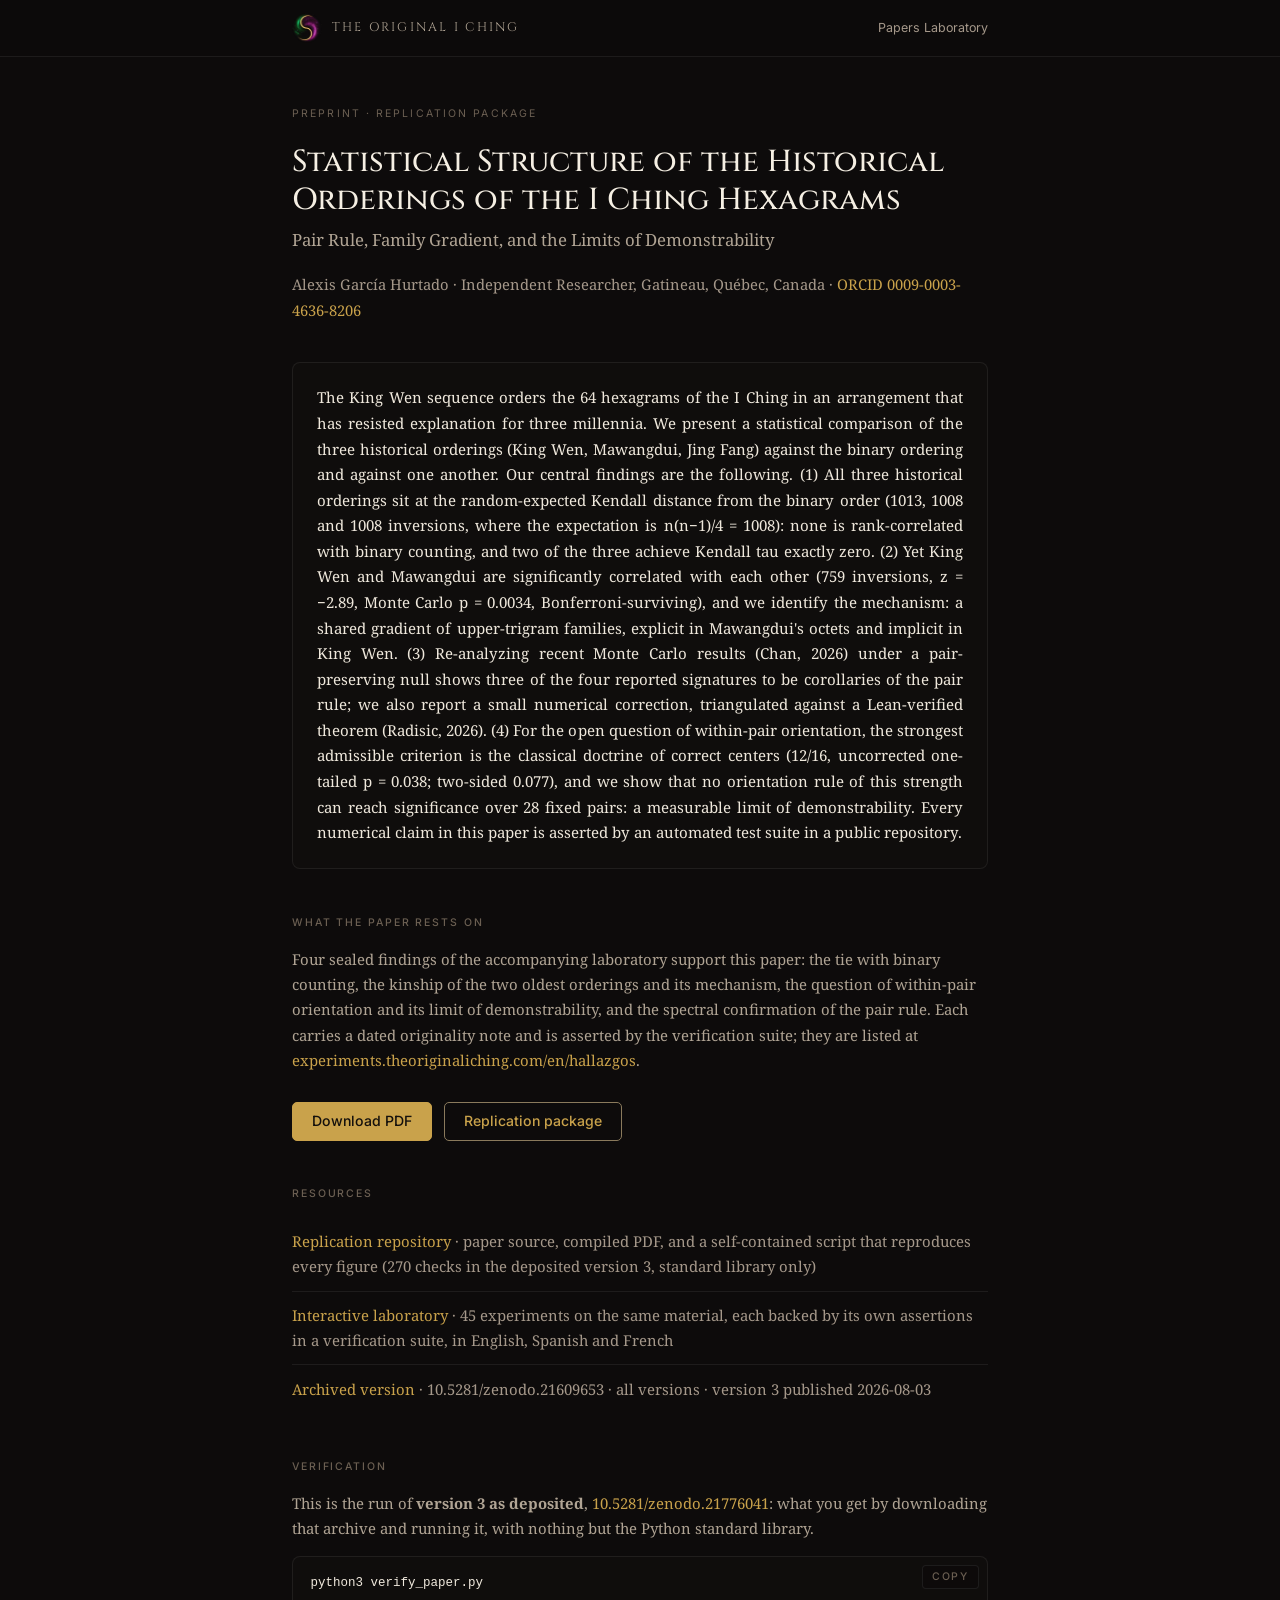
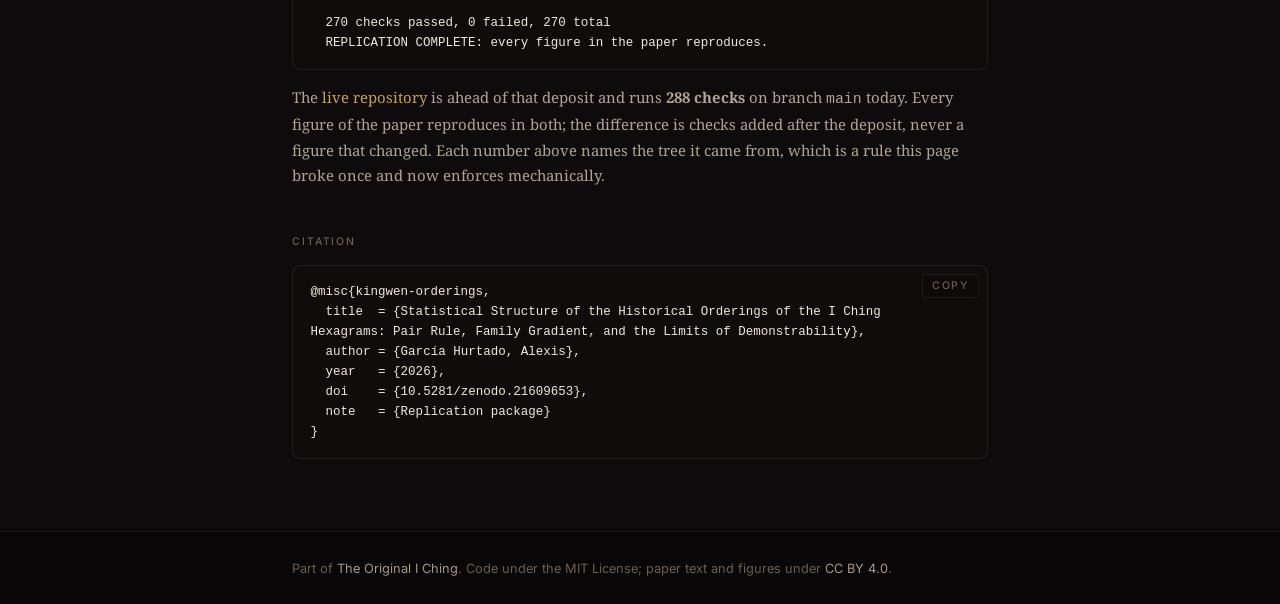
==== kingwen-orderings.html @ 8117c586 "la landing pasa a dos papers: indice con subpaginas, y el paper 2 referenciado PRIMERO LO QUE MEDI Y" ====
<!DOCTYPE html>
<html lang="en">
<head>
<meta charset="utf-8">
<meta name="viewport" content="width=device-width, initial-scale=1">
<title>Statistical Structure of the Historical Orderings of the I Ching Hexagrams</title>
<meta name="description" content="Statistical comparison of the three historical orderings of the I Ching hexagrams (King Wen, Mawangdui, Jing Fang) against the binary ordering and against one another. Paper, replication package and verification script.">
<meta property="og:type" content="article">
<meta property="og:title" content="Statistical Structure of the Historical Orderings of the I Ching Hexagrams: Pair Rule, Family Gradient, and the Limits of Demonstrability">
<meta property="og:description" content="Statistical comparison of the three historical orderings of the I Ching hexagrams (King Wen, Mawangdui, Jing Fang) against the binary ordering and against one another. Paper, replication package and verification script.">
<meta property="og:url" content="https://paper.theoriginaliching.com/kingwen-orderings">
<meta property="og:image" content="https://paper.theoriginaliching.com/logo-128.webp">
<meta name="twitter:card" content="summary">
<link rel="preconnect" href="https://fonts.googleapis.com">
<link rel="preconnect" href="https://fonts.gstatic.com" crossorigin>
<link href="https://fonts.googleapis.com/css2?family=Cinzel:wght@400;500;600&family=Inter:wght@400;500&family=Noto+Serif:ital,wght@0,400;0,500;1,400&display=swap" rel="stylesheet">
<link rel="stylesheet" href="style.css">
<link rel="canonical" href="https://paper.theoriginaliching.com/kingwen-orderings">
<script type="application/ld+json">
{
  "@context": "https://schema.org",
  "@type": "ScholarlyArticle",
  "@id": "https://paper.theoriginaliching.com/kingwen-orderings",
  "headline": "Statistical Structure of the Historical Orderings of the I Ching Hexagrams: Pair Rule, Family Gradient, and the Limits of Demonstrability",
  "author": {
    "@type": "Person",
    "name": "Alexis García Hurtado",
    "identifier": "https://orcid.org/0009-0003-4636-8206"
  },
  "datePublished": "2026-08-03",
  "identifier": "https://doi.org/10.5281/zenodo.21609653",
  "sameAs": [
    "https://doi.org/10.5281/zenodo.21776041",
    "https://github.com/theoriginaliching/kingwen-orderings-replication"
  ],
  "url": "https://paper.theoriginaliching.com/kingwen-orderings",
  "inLanguage": "en",
  "license": "https://creativecommons.org/licenses/by/4.0/"
}
</script>
</head>
<body>

<div class="bar">
  <div class="bar-in">
    <a class="brand" href="https://theoriginaliching.com">
      <img src="logo-128.webp" alt="" width="128" height="128">
      <span class="name">The Original I Ching</span>
    </a>
    <nav><a href="/">Papers</a> <a href="https://experiments.theoriginaliching.com/en">Laboratory</a></nav>
  </div>
</div>

<main>

  <div class="kicker">Preprint &middot; replication package</div>

  <h1>
    Statistical Structure of the Historical Orderings of the I Ching Hexagrams
    <span class="sub">Pair Rule, Family Gradient, and the Limits of Demonstrability</span>
  </h1>

  <div class="author">
    Alexis García Hurtado &middot; Independent Researcher, Gatineau, Québec, Canada
    &middot; <a href="https://orcid.org/0009-0003-4636-8206">ORCID 0009-0003-4636-8206</a>
  </div>

  <div class="abstract">
    <p>The King Wen sequence orders the 64 hexagrams of the I Ching in an arrangement that has resisted explanation for three millennia. We present a statistical comparison of the three historical orderings (King Wen, Mawangdui, Jing Fang) against the binary ordering and against one another. Our central findings are the following. (1) All three historical orderings sit at the random-expected Kendall distance from the binary order (1013, 1008 and 1008 inversions, where the expectation is n(n&minus;1)/4 = 1008): none is rank-correlated with binary counting, and two of the three achieve Kendall tau exactly zero. (2) Yet King Wen and Mawangdui are significantly correlated with each other (759 inversions, z = &minus;2.89, Monte Carlo p = 0.0034, Bonferroni-surviving), and we identify the mechanism: a shared gradient of upper-trigram families, explicit in Mawangdui's octets and implicit in King Wen. (3) Re-analyzing recent Monte Carlo results (Chan, 2026) under a pair-preserving null shows three of the four reported signatures to be corollaries of the pair rule; we also report a small numerical correction, triangulated against a Lean-verified theorem (Radisic, 2026). (4) For the open question of within-pair orientation, the strongest admissible criterion is the classical doctrine of correct centers (12/16, uncorrected one-tailed p = 0.038; two-sided 0.077), and we show that no orientation rule of this strength can reach significance over 28 fixed pairs: a measurable limit of demonstrability. Every numerical claim in this paper is asserted by an automated test suite in a public repository.</p>
  </div>

  <h2>What the paper rests on</h2>
  <p class="findings">
    Four sealed findings of the accompanying laboratory support this paper: the tie with binary
    counting, the kinship of the two oldest orderings and its mechanism, the question of
    within-pair orientation and its limit of demonstrability, and the spectral confirmation of
    the pair rule. Each carries a dated originality note and is asserted by the verification
    suite; they are listed at
    <a href="https://experiments.theoriginaliching.com/en/hallazgos">experiments.theoriginaliching.com/en/hallazgos</a>.
  </p>

  <div class="actions">
    <a class="btn primary" href="paper.pdf">Download PDF</a>
    <a class="btn" href="https://github.com/theoriginaliching/kingwen-orderings-replication">Replication package</a>
  </div>

  <h2>Resources</h2>
  <ul class="links">
    <li>
      <a href="https://github.com/theoriginaliching/kingwen-orderings-replication">Replication repository</a>
      <span class="note">&middot; paper source, compiled PDF, and a self-contained script that reproduces every figure (270 checks in the deposited version 3, standard library only)</span>
    </li>
    <li>
      <a href="https://experiments.theoriginaliching.com/en">Interactive laboratory</a>
      <span class="note">&middot; 45 experiments on the same material, each backed by its own assertions in a verification suite, in English, Spanish and French</span>
    </li>
    <li>
      <a href="https://doi.org/10.5281/zenodo.21609653">Archived version</a>
      <span class="note">&middot; 10.5281/zenodo.21609653 &middot; all versions &middot; version 3 published 2026-08-03</span>
    </li>
  </ul>

  <h2>Verification</h2>
  <p class="findings">This is the run of <strong>version 3 as deposited</strong>, <a href="https://doi.org/10.5281/zenodo.21776041">10.5281/zenodo.21776041</a>: what you get by downloading that archive and running it, with nothing but the Python standard library.</p>
  <div class="copywrap">
    <button class="copy" type="button" aria-live="polite"
            aria-label="Copy the verification command" data-copy-text="python3 verify_paper.py">Copy</button>
    <pre>python3 verify_paper.py

  270 checks passed, 0 failed, 270 total
  REPLICATION COMPLETE: every figure in the paper reproduces.</pre>
  </div>
  <p class="findings">The <a href="https://github.com/theoriginaliching/kingwen-orderings-replication">live repository</a> is ahead of that deposit and runs <strong>288 checks</strong> on branch <code>main</code> today. Every figure of the paper reproduces in both; the difference is checks added after the deposit, never a figure that changed. Each number above names the tree it came from, which is a rule this page broke once and now enforces mechanically.</p>

  <h2>Citation</h2>
  <div class="copywrap">
    <button class="copy" type="button" aria-live="polite"
            aria-label="Copy the BibTeX entry" data-copy-target="bibtex">Copy</button>
    <pre id="bibtex">@misc{kingwen-orderings,
  title  = {Statistical Structure of the Historical Orderings of the I Ching Hexagrams: Pair Rule, Family Gradient, and the Limits of Demonstrability},
  author = {García Hurtado, Alexis},
  year   = {2026},
  doi    = {10.5281/zenodo.21609653},
  note   = {Replication package}
}</pre>
  </div>

</main>

<footer>
  <div class="footer-in">
    Part of <a href="https://theoriginaliching.com">The Original I Ching</a>. Code under the
    MIT License; paper text and figures under
    <a href="https://creativecommons.org/licenses/by/4.0/">CC BY 4.0</a>.
  </div>
</footer>
<script>
// Botones de copia: sin dependencias, con vuelta a execCommand donde no haya
// clipboard API (o donde el navegador la niegue por permisos).
(function () {
  function fallback(text) {
    var area = document.createElement("textarea");
    area.value = text;
    area.setAttribute("readonly", "");
    area.style.position = "fixed";
    area.style.top = "-1000px";
    area.style.opacity = "0";
    document.body.appendChild(area);
    area.select();
    try { document.execCommand("copy"); } catch (e) {}
    document.body.removeChild(area);
  }
  function flash(button) {
    button.textContent = "Copied";
    button.classList.add("done");
    window.setTimeout(function () {
      button.textContent = "Copy";
      button.classList.remove("done");
    }, 1500);
  }
  var buttons = document.querySelectorAll("button.copy");
  for (var i = 0; i < buttons.length; i++) {
    buttons[i].addEventListener("click", function () {
      var button = this;
      var text = button.getAttribute("data-copy-text");
      if (text === null) {
        var target = document.getElementById(button.getAttribute("data-copy-target"));
        text = target ? target.textContent : "";
      }
      if (navigator.clipboard && navigator.clipboard.writeText) {
        navigator.clipboard.writeText(text).then(
          function () { flash(button); },
          function () { fallback(text); flash(button); }
        );
      } else {
        fallback(text);
        flash(button);
      }
    });
  }
})();
</script>
</body>
</html>
---- style.css ----
/* Identidad de tinta de The Original I Ching. Una sola hoja para las tres
   paginas: el indice y las dos subpaginas de paper. Vivia dentro de index.html
   cuando habia una sola pagina; con tres, duplicarla era garantizar que se
   separaran. */
/* Identidad de tinta de The Original I Ching. Superficie unica, sin tema claro. */
:root {
  --bg: #0d0b0b;
  --bg-deep: #080606;
  --card: #0f0d0c;
  --line: rgba(255,255,255,0.07);
  --text: #efe8dc;
  --text-strong: #f5efe3;
  --soft: #b0a494;
  --muted: #a5988a;
  --dim: #6b5f52;
  --gold: #c9a24b;
  --gold-dim: #8a7a5c;
  --red: #c53d2e;
  color-scheme: dark;
}
* { box-sizing: border-box; }
body {
  margin: 0;
  background: var(--bg);
  color: var(--text);
  font: 16px/1.7 "Noto Serif", Georgia, serif;
  -webkit-font-smoothing: antialiased;
}
a { color: var(--gold); text-decoration: none; border-bottom: 1px solid transparent; }
a:hover { border-bottom-color: var(--gold); }
.bar {
  border-bottom: 1px solid var(--line);
  background: rgba(13,11,11,0.85);
  backdrop-filter: blur(14px);
  position: sticky; top: 0; z-index: 10;
}
.bar-in {
  max-width: 46rem; margin: 0 auto; padding: 0.8rem 1.25rem;
  display: flex; align-items: center; justify-content: space-between; gap: 1rem;
}
.brand { display: inline-flex; align-items: center; gap: 0.6rem; border: 0; }
.brand img { width: 30px; height: 30px; border-radius: 50%; display: block; }
.brand .name {
  font-family: "Cinzel", Georgia, serif; font-size: 0.78rem;
  letter-spacing: 0.18em; text-transform: uppercase; color: var(--soft);
  white-space: nowrap;
}
.brand:hover .name { color: var(--text-strong); }
.bar nav { font-family: "Inter", system-ui, sans-serif; font-size: 0.78rem; }
.bar nav a { color: var(--muted); }
main { max-width: 46rem; margin: 0 auto; padding: 3rem 1.25rem 4.5rem; }
.kicker {
  font-family: "Inter", system-ui, sans-serif; font-size: 10.5px;
  letter-spacing: 0.2em; text-transform: uppercase; color: var(--dim);
  margin-bottom: 1.3rem;
}
h1 {
  font-family: "Cinzel", Georgia, serif; font-weight: 500;
  font-size: 1.9rem; line-height: 1.25; margin: 0 0 0.5rem; color: var(--text-strong);
}
h1 .sub {
  display: block; font-family: "Noto Serif", Georgia, serif; font-weight: 400;
  font-size: 1.05rem; color: var(--soft); margin-top: 0.6rem;
}
.author { margin: 1.3rem 0 2.4rem; font-size: 0.92rem; color: var(--muted); line-height: 1.8; }
h2 {
  font-family: "Inter", system-ui, sans-serif; font-size: 10.5px; font-weight: 500;
  letter-spacing: 0.18em; text-transform: uppercase; color: var(--dim);
  margin: 2.8rem 0 0.9rem;
}
.abstract {
  background: var(--card); border: 1px solid var(--line); border-radius: 8px;
  padding: 1.4rem 1.5rem; font-size: 0.94rem; text-align: justify;
}
.abstract p { margin: 0; }
.actions { display: flex; flex-wrap: wrap; gap: 0.7rem; margin-top: 1.8rem; }
.btn {
  display: inline-block; padding: 0.62rem 1.2rem; border-radius: 5px;
  font: 500 0.88rem/1.2 "Inter", system-ui, sans-serif;
  border: 1px solid var(--gold-dim); color: var(--gold); background: transparent;
}
.btn:hover { border-color: var(--gold); }
.btn.primary { background: var(--gold); border-color: var(--gold); color: #14100c; }
ul.links { list-style: none; padding: 0; margin: 0; }
ul.links li { padding: 0.7rem 0; border-bottom: 1px solid var(--line); font-size: 0.93rem; }
ul.links li:last-child { border-bottom: 0; }
ul.links .note { color: var(--muted); }
.findings { font-size: 0.93rem; color: var(--soft); }
pre {
  background: var(--card); border: 1px solid var(--line); border-radius: 8px;
  padding: 1rem 1.1rem; overflow-x: auto; color: var(--text);
  font: 12.5px/1.6 ui-monospace, "SF Mono", Menlo, monospace;
}
.copywrap { position: relative; }
.copywrap pre { margin: 0; padding-right: 4.8rem; }
/* El BibTeX vive en una sola linea para que se copie exacto; se parte solo al mostrarlo,
   que es cosa del render y no del texto que va al portapapeles. */
#bibtex { white-space: pre-wrap; }
.copy {
  position: absolute; top: 0.55rem; right: 0.55rem; cursor: pointer;
  padding: 0.3rem 0.62rem; border-radius: 4px;
  font: 500 10.5px/1.2 "Inter", system-ui, sans-serif;
  letter-spacing: 0.14em; text-transform: uppercase;
  border: 1px solid var(--line); background: rgba(13,11,11,0.72); color: var(--dim);
}
.copy:hover { border-color: var(--gold-dim); color: var(--gold); }
.copy:focus-visible { outline: 2px solid var(--gold); outline-offset: 2px; }
.copy.done { border-color: var(--gold-dim); color: var(--gold); }
footer {
  border-top: 1px solid var(--line); background: var(--bg-deep);
  font-family: "Inter", system-ui, sans-serif; font-size: 0.8rem; color: var(--dim);
}
.footer-in { max-width: 46rem; margin: 0 auto; padding: 1.6rem 1.25rem; }
footer a { color: var(--muted); }
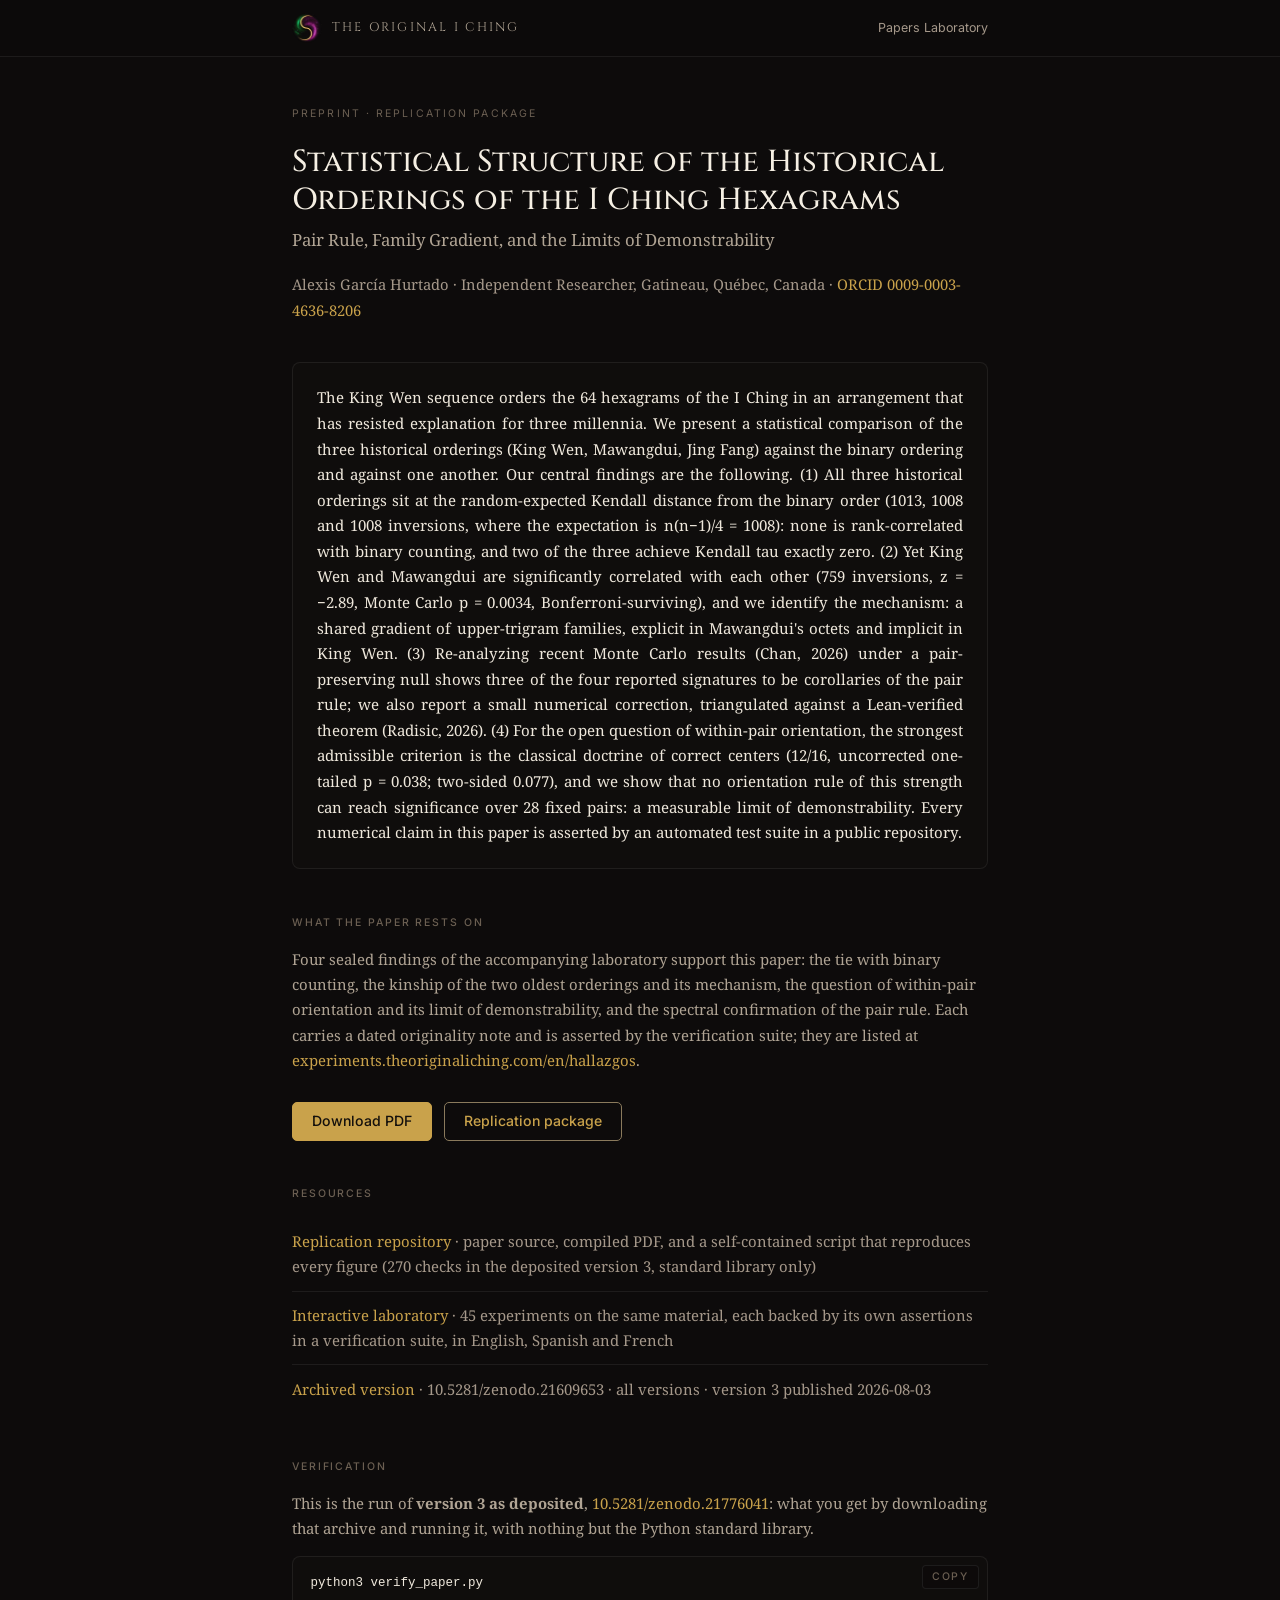
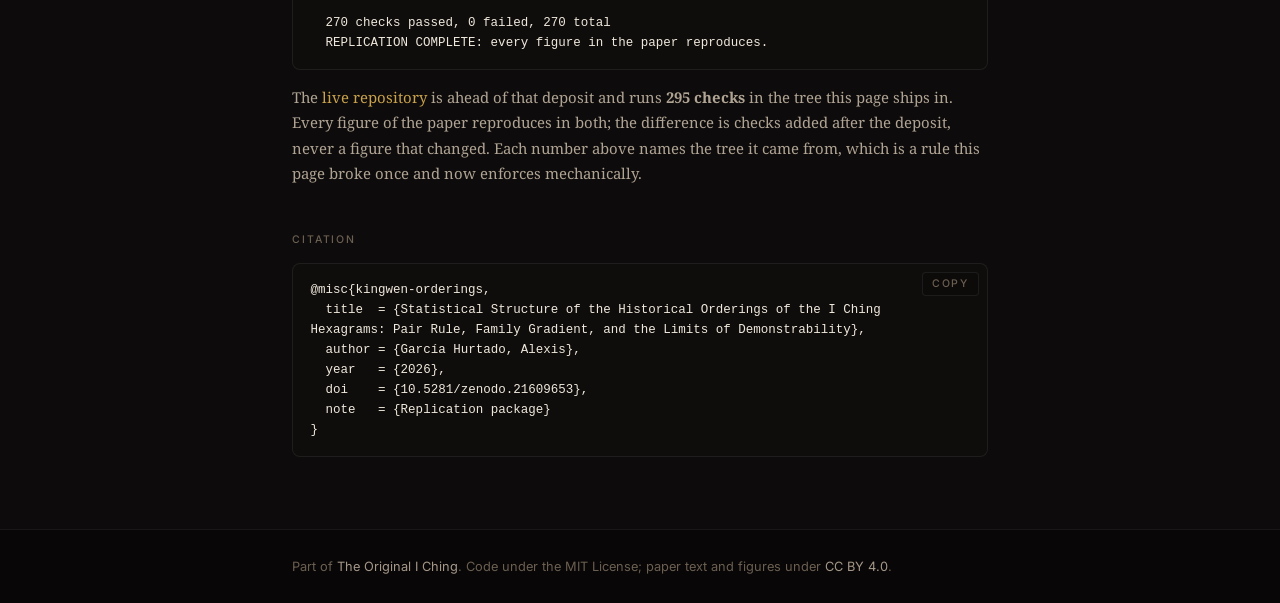
==== commit 9561646a: "tercer paper en la pagina: Forced counts, referenciado y no alojado Identificado midiendo antes de p" ====
--- a/kingwen-orderings.html
+++ b/kingwen-orderings.html
@@ -11,6 +11,9 @@
 <meta property="og:url" content="https://paper.theoriginaliching.com/kingwen-orderings">
 <meta property="og:image" content="https://paper.theoriginaliching.com/logo-128.webp">
 <meta name="twitter:card" content="summary">
+<link rel="icon" href="/favicon.ico" sizes="any">
+<link rel="icon" href="/icon.png" type="image/png" sizes="512x512">
+<link rel="apple-touch-icon" href="/apple-icon.png" sizes="180x180">
 <link rel="preconnect" href="https://fonts.googleapis.com">
 <link rel="preconnect" href="https://fonts.gstatic.com" crossorigin>
 <link href="https://fonts.googleapis.com/css2?family=Cinzel:wght@400;500;600&family=Inter:wght@400;500&family=Noto+Serif:ital,wght@0,400;0,500;1,400&display=swap" rel="stylesheet">
@@ -110,7 +113,7 @@
   270 checks passed, 0 failed, 270 total
   REPLICATION COMPLETE: every figure in the paper reproduces.</pre>
   </div>
-  <p class="findings">The <a href="https://github.com/theoriginaliching/kingwen-orderings-replication">live repository</a> is ahead of that deposit and runs <strong>288 checks</strong> on branch <code>main</code> today. Every figure of the paper reproduces in both; the difference is checks added after the deposit, never a figure that changed. Each number above names the tree it came from, which is a rule this page broke once and now enforces mechanically.</p>
+  <p class="findings">The <a href="https://github.com/theoriginaliching/kingwen-orderings-replication">live repository</a> is ahead of that deposit and runs <strong>295 checks</strong> in the tree this page ships in. Every figure of the paper reproduces in both; the difference is checks added after the deposit, never a figure that changed. Each number above names the tree it came from, which is a rule this page broke once and now enforces mechanically.</p>
 
   <h2>Citation</h2>
   <div class="copywrap">
